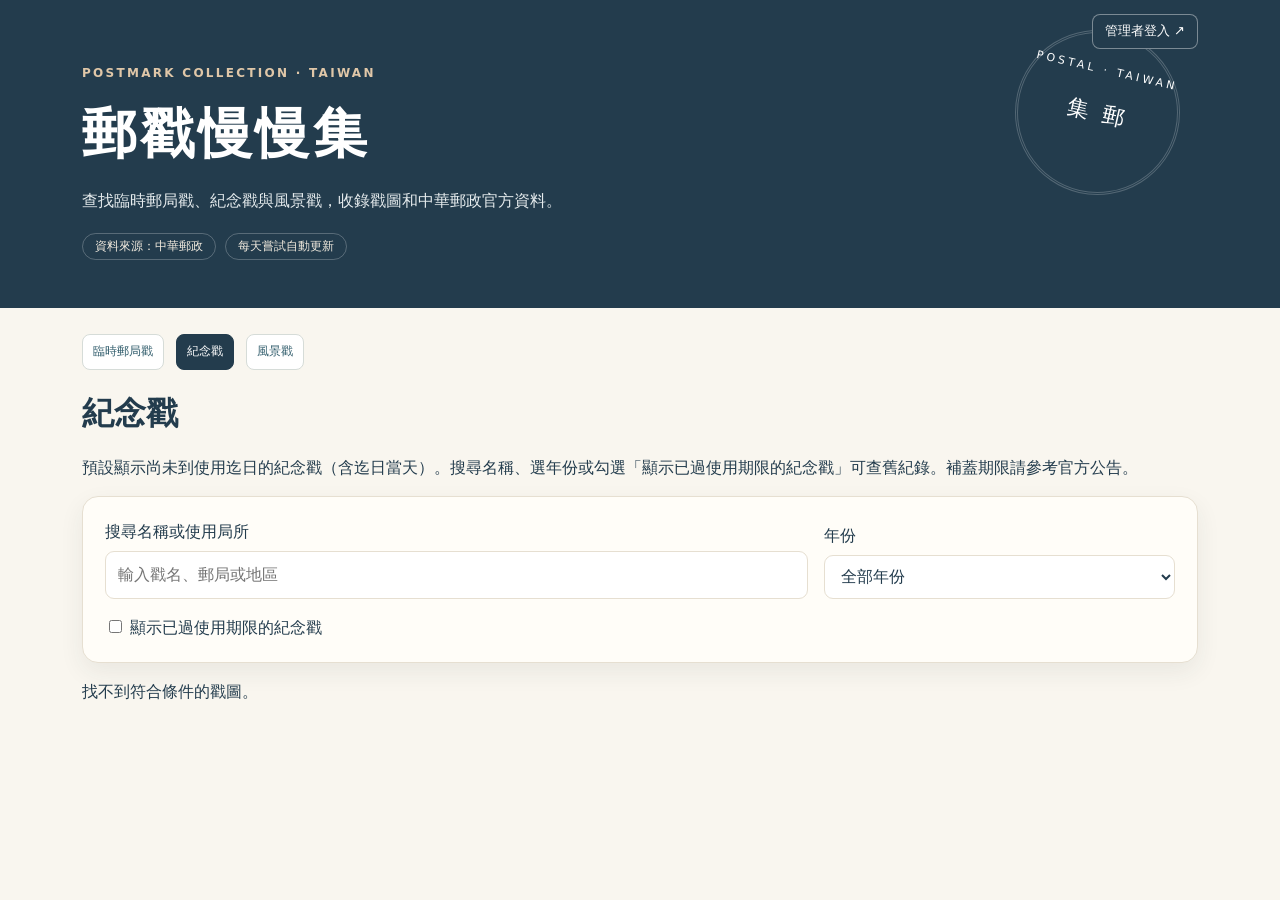
==== catalog.html @ fd3ad7af "Move administration entry to upper-right header on desktop and mobile" ====
<!doctype html>
<html lang="zh-Hant"><meta charset="utf-8"><meta name="viewport" content="width=device-width,initial-scale=1">
<title>郵戳慢慢集｜戳圖圖鑑</title>
<style>
:root{--paper:#f9f6ef;--cream:#fffdf8;--ink:#233c4d;--ink2:#536774;--line:#e6dfd1;--accent:#b95744;--pale:#f1e8db;--good:#336b5a;--warn:#986b2b;--shadow:0 9px 25px rgba(43,54,54,.075)}
*{box-sizing:border-box}[hidden]{display:none!important}html{scroll-behavior:smooth}body{margin:0;background:var(--paper);color:var(--ink);font-family:"Noto Sans TC","Microsoft JhengHei","PingFang TC",system-ui,sans-serif;line-height:1.6}button,input,select{font:inherit}button{cursor:pointer}button:focus-visible,a:focus-visible,input:focus-visible,select:focus-visible{outline:3px solid #c49c5b;outline-offset:2px}a{color:#1f667a}header{background:var(--ink);color:white;position:relative;overflow:hidden}.headwrap{max-width:1160px;margin:auto;padding:54px 22px 48px;position:relative}.postmark{position:absolute;border:3px double rgba(255,255,255,.22);border-radius:50%;height:165px;width:165px;right:40px;top:30px;transform:rotate(13deg);text-align:center;display:flex;align-items:center;justify-content:center;letter-spacing:.15em;font-size:22px;pointer-events:none}.postmark:before{content:"POSTAL · TAIWAN";font-size:11px;position:absolute;top:28px}.eyebrow{letter-spacing:.19em;text-transform:uppercase;font-size:12px;color:#e0c7a8;font-weight:700}h1{font-size:clamp(32px,5.2vw,54px);letter-spacing:.07em;margin:8px 0 10px;font-weight:800}.subtitle{margin:0;max-width:640px;color:#e5ebed;font-size:16px}.headmeta{margin-top:20px;display:flex;gap:9px;flex-wrap:wrap}.headmeta span{border:1px solid rgba(255,255,255,.24);padding:3px 12px;border-radius:18px;font-size:12px;color:#f1eade}main{max-width:1160px;margin:auto;padding:26px 22px 70px}.info{background:#fffaf0;border:1px solid #ead8b4;border-radius:12px;padding:13px 16px;font-size:13px;color:#705728;margin-bottom:22px}.info b{color:#75502a}.filters{background:var(--cream);padding:22px;border:1px solid var(--line);border-radius:16px;box-shadow:var(--shadow)}.filters h2{font-size:18px;margin:0 0 12px}.fields{display:grid;grid-template-columns:2.3fr 1fr 1fr 1fr;gap:12px}.field{display:flex;flex-direction:column;gap:5px}.field label{font-size:12px;font-weight:750;color:var(--ink2)}.field input,.field select{height:42px;width:100%;padding:8px 11px;background:#fff;border:1px solid #d9d7cf;border-radius:9px;color:var(--ink);min-width:0}.rowfilter{display:flex;flex-wrap:wrap;align-items:center;gap:12px;margin-top:14px}.tick{display:flex;align-items:center;gap:6px;color:var(--ink2);font-size:13px}.tick input{accent-color:var(--accent);height:17px;width:17px}.plainbtn{border:1px solid #d0d5d3;background:#fff;border-radius:8px;padding:7px 12px;color:var(--ink);font-size:13px}.resultsline{display:flex;align-items:center;justify-content:space-between;gap:12px;margin:23px 0 16px}.resultsline strong{font-size:17px}.resultsline small{color:var(--ink2)}.cards{display:grid;grid-template-columns:repeat(3,minmax(0,1fr));gap:17px}.card{display:flex;flex-direction:column;background:var(--cream);border:1px solid var(--line);border-radius:16px;overflow:hidden;box-shadow:var(--shadow);min-width:0}.picture{height:205px;position:relative;background:#f0ece3;display:flex;align-items:center;justify-content:center;padding:15px;overflow:hidden}.picture img{display:block;max-width:100%;max-height:100%;object-fit:contain;filter:contrast(1.04)}.image-button{border:0;background:none;padding:0;height:100%;width:100%;display:flex;align-items:center;justify-content:center}.image-button:hover img{transform:scale(1.05)}.image-button img{transition:transform .2s}.image-fail{font-size:13px;color:#77858c;text-align:center;padding:20px;display:none}.smallcorner{position:absolute;top:10px;left:10px;background:rgba(255,255,255,.92);font-size:11px;border-radius:20px;padding:3px 10px;color:#5d6a70}.body{padding:17px 18px 18px;display:flex;flex-direction:column;flex:1}.date{font-size:12px;letter-spacing:.05em;font-weight:750;color:var(--accent)}.date .region{color:#71808a;font-weight:600;margin-left:8px}.body h3{font-size:17px;line-height:1.42;margin:7px 0 11px;min-height:48px}.tags{display:flex;flex-wrap:wrap;gap:6px;margin-bottom:13px}.tag{font-size:11px;border-radius:6px;padding:3px 8px;background:#eef0ee;color:#5c6970}.tag.future{background:#e5eee9;color:#39725a}.tag.grace{background:#f7eada;color:#8e632e}.tag.past{background:#e9e9e7;color:#777}.tag.pending{background:#fff0e7;color:#a25337}.details{padding:12px;background:#f5f3ed;border:1px solid #ebe6db;border-radius:10px;margin-top:auto}.details .k{font-size:11px;color:#6d7a80;font-weight:700}.details .v{font-size:13px;color:var(--ink);margin:1px 0 8px;overflow-wrap:anywhere}.details .v:last-child{margin-bottom:0}.note{font-size:12px;color:#68767b;margin-top:9px}.actions{display:flex;flex-wrap:wrap;align-items:center;gap:8px;margin-top:12px}.action{font-size:12px;text-decoration:none;padding:7px 10px;border-radius:8px;border:1px solid #d6dcd8;background:#fff;color:#315d6c}.action:hover{background:#edf4f1}.action.accent{background:#f3e8df;border-color:#e9caba;color:#8e4b33}.empty{background:#fff;border:1px solid var(--line);border-radius:15px;padding:50px 20px;text-align:center;color:var(--ink2)}footer{margin-top:40px;border-top:1px solid var(--line);padding-top:19px;font-size:12px;color:#687780}footer p{margin:6px 0}dialog{border:0;border-radius:15px;padding:0;background:#fffdf8;color:var(--ink);width:min(840px,96vw);max-height:94vh;box-shadow:0 30px 90px #14273855}dialog::backdrop{background:#0d2038b9}.modal-head{display:flex;justify-content:space-between;align-items:center;gap:12px;padding:14px 20px;border-bottom:1px solid var(--line)}.modal-head h2{font-size:16px;margin:0}.modal-head button{background:white;border:1px solid var(--line);border-radius:8px;padding:3px 12px;font-size:19px}.modal-body{padding:12px 20px 24px;text-align:center;overflow:auto;max-height:75vh}.modal-body img{max-width:100%;max-height:65vh;object-fit:contain}.modal-foot{display:flex;justify-content:center;gap:10px;margin-top:9px}.modal-foot button{border:1px solid var(--line);border-radius:7px;background:white;padding:7px 13px;color:var(--ink)}.statusdot{width:7px;height:7px;display:inline-block;border-radius:50%;background:#d7c4a6;margin-right:5px}.statusdot.good{background:#72c3a3}.err{color:#b35a43;font-size:12px}.sr-only{position:absolute;height:1px;width:1px;overflow:hidden;clip:rect(0,0,0,0)}
@media(max-width:920px){.cards{grid-template-columns:repeat(2,minmax(0,1fr))}.fields{grid-template-columns:1fr 1fr}.postmark{opacity:.25}}@media(max-width:620px){.headwrap{padding:42px 20px}.postmark{right:-40px;top:5px;opacity:.13}.filters{padding:17px}.fields{grid-template-columns:1fr}.cards{grid-template-columns:1fr}.picture{height:235px}.resultsline{align-items:start;flex-direction:column}}
[aria-current="page"].action{background:var(--ink);border-color:var(--ink);color:white}
.category-nav{margin:0 0 18px}
.category-title{font-size:clamp(23px,3vw,32px);margin:0 0 8px}
button,input,select{font-family:inherit}

.filters input[type="search"],.filters input[type="date"],.filters select{min-width:0;max-width:100%;box-sizing:border-box;font-size:16px;min-height:44px}
.catalog-fields{display:grid;grid-template-columns:minmax(0,2fr) minmax(140px,1fr);gap:16px;align-items:end}
.catalog-field{display:flex;flex-direction:column;gap:6px;min-width:0}
.catalog-field input,.catalog-field select{width:100%;padding:10px 12px;border:1px solid var(--line);border-radius:9px;background:white;color:var(--ink)}
.catalog-options{display:flex;gap:12px;flex-wrap:wrap;align-items:center;margin-top:16px}
.location-actions{display:flex;flex-wrap:wrap;gap:10px;align-items:center}
.location-actions button{min-height:44px}
.location-status{margin:10px 0 0;font-size:14px;overflow-wrap:anywhere}
button:disabled{opacity:.6;cursor:wait}
@media(max-width:620px){
 main{padding:20px 16px 48px}
 .headwrap{padding:32px 16px}
 .catalog-fields{grid-template-columns:minmax(0,1fr);gap:14px}
 .catalog-options{align-items:flex-start}
 .catalog-options>label{display:flex;gap:8px;align-items:flex-start}
 .location-actions{width:100%}
 .location-actions button{flex:1 1 140px}
 .category-nav{display:grid;grid-template-columns:repeat(3,minmax(0,1fr));gap:8px}
 .category-nav .action{text-align:center;padding:10px 4px;margin:0}
 .rowfilter{gap:12px}
 .rowfilter .tick{max-width:100%;flex-wrap:wrap}
 .filters .field{min-width:0}
 .body{overflow-wrap:anywhere}
}

.admin-entry{position:absolute;top:14px;right:22px;z-index:2;font-size:13px}.admin-entry a{display:inline-block;padding:6px 12px;border:1px solid rgba(255,255,255,.4);border-radius:8px;color:white;text-decoration:none;background:var(--ink)}.admin-entry a:hover{background:#36566a}.headwrap{padding-top:64px}@media(max-width:620px){.admin-entry{top:12px;right:16px}.admin-entry a{padding:6px 10px}.headwrap{padding-top:66px}}
</style>
<body>
<header><div class="headwrap"><div class="admin-entry"><a href="https://github.com/zhuya-tw/postmark-collection/settings" target="_blank" rel="noopener noreferrer" title="使用 GitHub 帳號登入網站管理">管理者登入 ↗</a></div><div class="postmark">集 郵</div><div class="eyebrow">POSTMARK COLLECTION · TAIWAN</div><h1>郵戳慢慢集</h1><p class="subtitle">查找臨時郵局戳、紀念戳與風景戳，收錄戳圖和中華郵政官方資料。</p><div class="headmeta"><span>資料來源：中華郵政</span><span>每天嘗試自動更新</span></div></div></header>
<main>
<nav class="rowfilter category-nav" aria-label="郵戳分類"><a class="action" href="index.html">臨時郵局戳</a><a class="action" href="catalog.html?type=commemorative">紀念戳</a><a class="action" href="catalog.html?type=scenic">風景戳</a></nav>
<h2 id="title" class="category-title">戳圖圖鑑</h2>
<p id="intro"></p>
<section class="filters" aria-label="查詢條件">
<div class="catalog-fields">
<div class="catalog-field"><label for="query">搜尋名稱或使用局所</label><input id="query" type="search" placeholder="輸入戳名、郵局或地區"></div>
<div class="catalog-field"><label for="year">年份</label><select id="year"><option value="">全部年份</option></select></div>
</div>
<div class="catalog-options">
<label id="history-filter" hidden><input id="history" type="checkbox"> 顯示已過使用期限的紀念戳</label>
<div id="scenic-location" hidden>
<div class="location-actions"><button type="button" class="action" id="locate-scenic" disabled>依我的位置找風景戳</button><button type="button" class="action" id="clear-location" hidden>清除定位排序</button></div>
<p id="location-status" class="location-status" role="status"></p>
</div>
</div>
</section>
<p id="result" role="status">正在讀取戳圖資料…</p>
<div class="cards" id="cards"></div>
</main>

<script src="catalog.js?v=20261112-public-clean" defer></script>
</body>
</html>
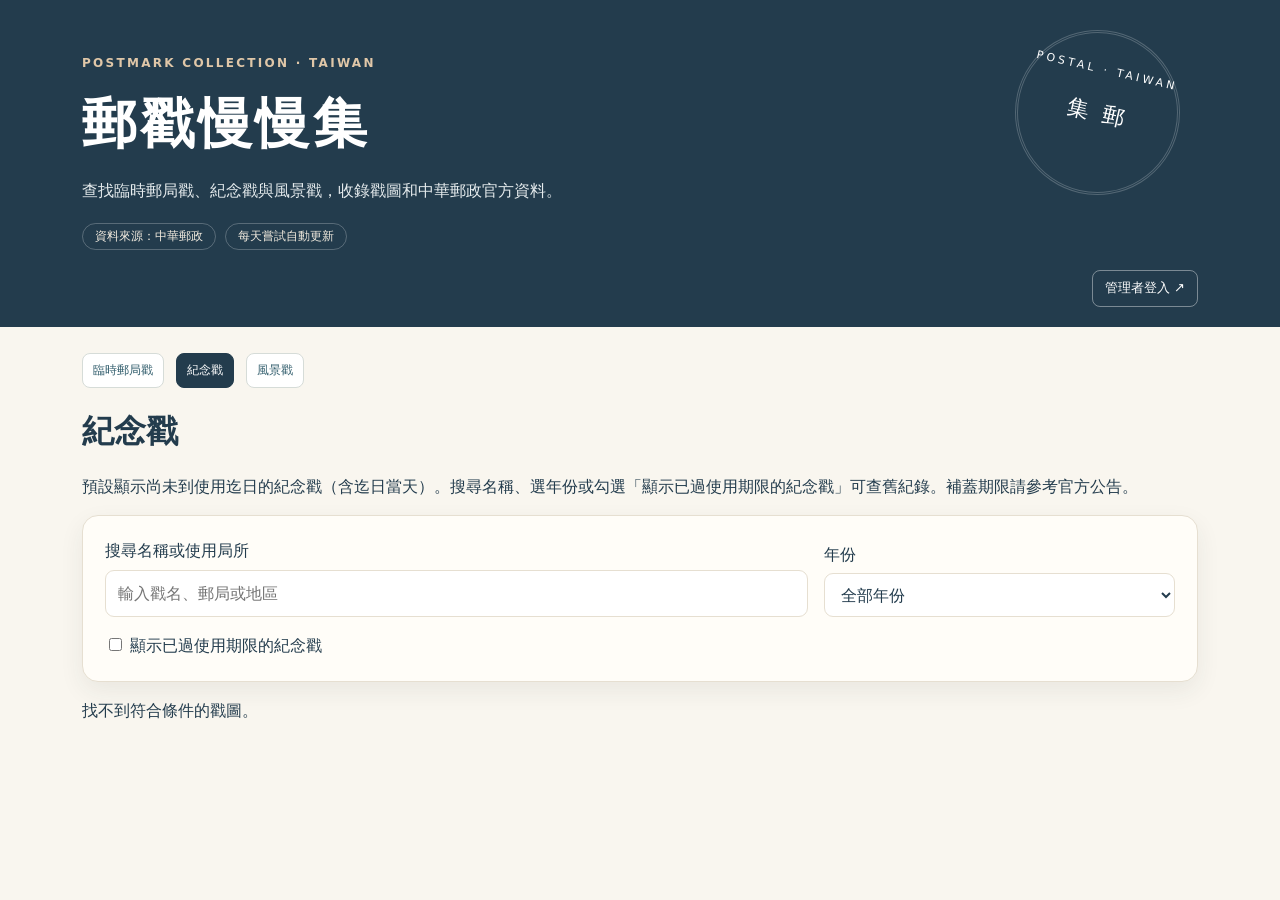
==== commit 4824d3a3: "Place admin entry below header content to avoid stamp decoration overlap" ====
--- a/catalog.html
+++ b/catalog.html
@@ -35,10 +35,10 @@
  .body{overflow-wrap:anywhere}
 }
 
-.admin-entry{position:absolute;top:14px;right:22px;z-index:2;font-size:13px}.admin-entry a{display:inline-block;padding:6px 12px;border:1px solid rgba(255,255,255,.4);border-radius:8px;color:white;text-decoration:none;background:var(--ink)}.admin-entry a:hover{background:#36566a}.headwrap{padding-top:64px}@media(max-width:620px){.admin-entry{top:12px;right:16px}.admin-entry a{padding:6px 10px}.headwrap{padding-top:66px}}
+.admin-entry{display:flex;justify-content:flex-end;margin-top:20px;font-size:13px}.admin-entry a{display:inline-block;padding:7px 12px;border:1px solid rgba(255,255,255,.4);border-radius:8px;color:white;text-decoration:none}.admin-entry a:hover{background:#36566a}.headwrap{padding-top:54px;padding-bottom:20px}@media(max-width:620px){.headwrap{padding-top:32px;padding-bottom:18px}.admin-entry{margin-top:18px}.admin-entry a{padding:7px 10px}}
 </style>
 <body>
-<header><div class="headwrap"><div class="admin-entry"><a href="https://github.com/zhuya-tw/postmark-collection/settings" target="_blank" rel="noopener noreferrer" title="使用 GitHub 帳號登入網站管理">管理者登入 ↗</a></div><div class="postmark">集 郵</div><div class="eyebrow">POSTMARK COLLECTION · TAIWAN</div><h1>郵戳慢慢集</h1><p class="subtitle">查找臨時郵局戳、紀念戳與風景戳，收錄戳圖和中華郵政官方資料。</p><div class="headmeta"><span>資料來源：中華郵政</span><span>每天嘗試自動更新</span></div></div></header>
+<header><div class="headwrap"><div class="postmark">集 郵</div><div class="eyebrow">POSTMARK COLLECTION · TAIWAN</div><h1>郵戳慢慢集</h1><p class="subtitle">查找臨時郵局戳、紀念戳與風景戳，收錄戳圖和中華郵政官方資料。</p><div class="headmeta"><span>資料來源：中華郵政</span><span>每天嘗試自動更新</span></div><div class="admin-entry"><a href="https://github.com/zhuya-tw/postmark-collection/settings" target="_blank" rel="noopener noreferrer" title="使用 GitHub 帳號登入網站管理">管理者登入 ↗</a></div></div></header>
 <main>
 <nav class="rowfilter category-nav" aria-label="郵戳分類"><a class="action" href="index.html">臨時郵局戳</a><a class="action" href="catalog.html?type=commemorative">紀念戳</a><a class="action" href="catalog.html?type=scenic">風景戳</a></nav>
 <h2 id="title" class="category-title">戳圖圖鑑</h2>
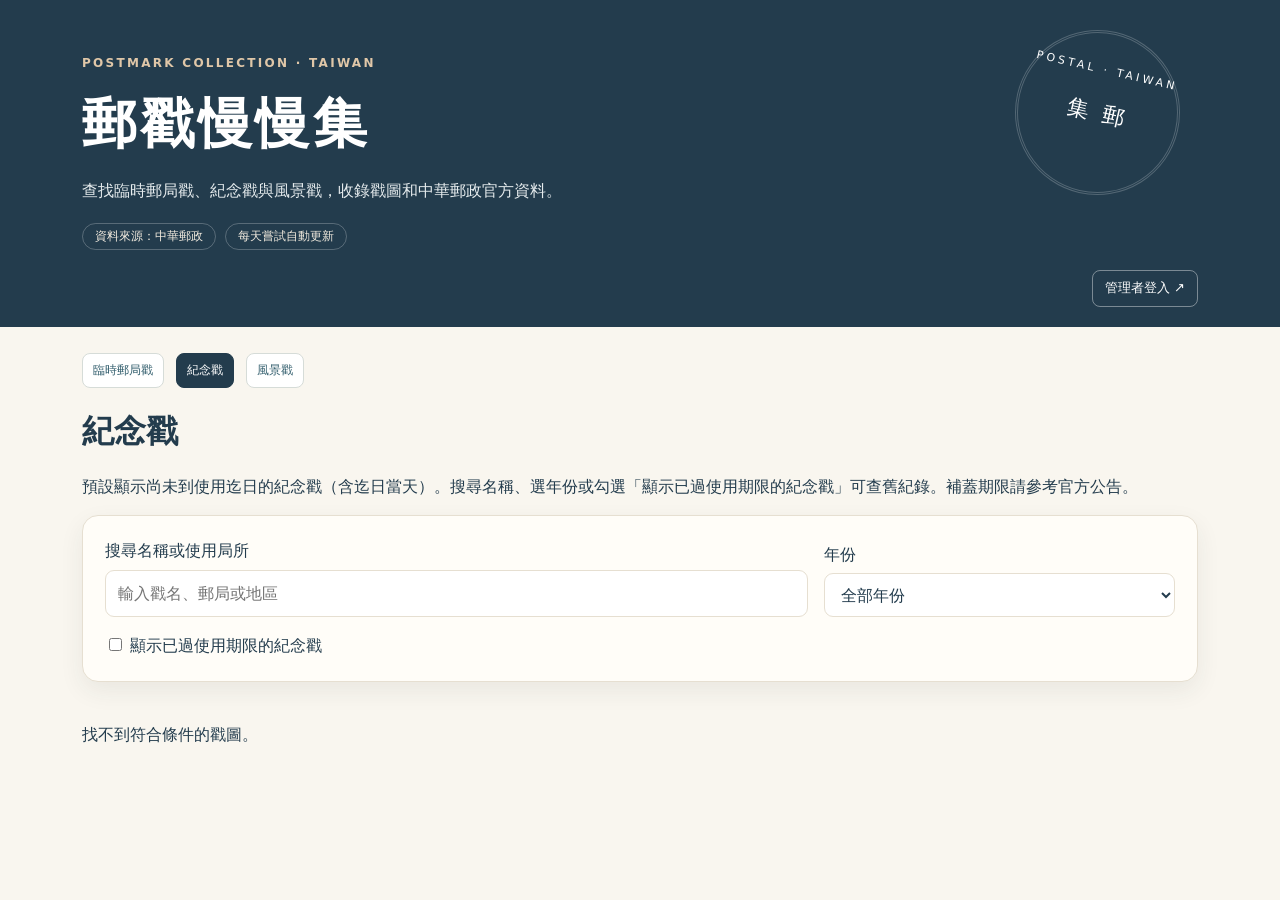
==== commit 050e0f26: "Add breathing room between catalog filters and postmark cards" ====
--- a/catalog.html
+++ b/catalog.html
@@ -36,6 +36,7 @@
 }
 
 .admin-entry{display:flex;justify-content:flex-end;margin-top:20px;font-size:13px}.admin-entry a{display:inline-block;padding:7px 12px;border:1px solid rgba(255,255,255,.4);border-radius:8px;color:white;text-decoration:none}.admin-entry a:hover{background:#36566a}.headwrap{padding-top:54px;padding-bottom:20px}@media(max-width:620px){.headwrap{padding-top:32px;padding-bottom:18px}.admin-entry{margin-top:18px}.admin-entry a{padding:7px 10px}}
+#cards{margin-top:24px}
 </style>
 <body>
 <header><div class="headwrap"><div class="postmark">集 郵</div><div class="eyebrow">POSTMARK COLLECTION · TAIWAN</div><h1>郵戳慢慢集</h1><p class="subtitle">查找臨時郵局戳、紀念戳與風景戳，收錄戳圖和中華郵政官方資料。</p><div class="headmeta"><span>資料來源：中華郵政</span><span>每天嘗試自動更新</span></div><div class="admin-entry"><a href="https://github.com/zhuya-tw/postmark-collection/settings" target="_blank" rel="noopener noreferrer" title="使用 GitHub 帳號登入網站管理">管理者登入 ↗</a></div></div></header>
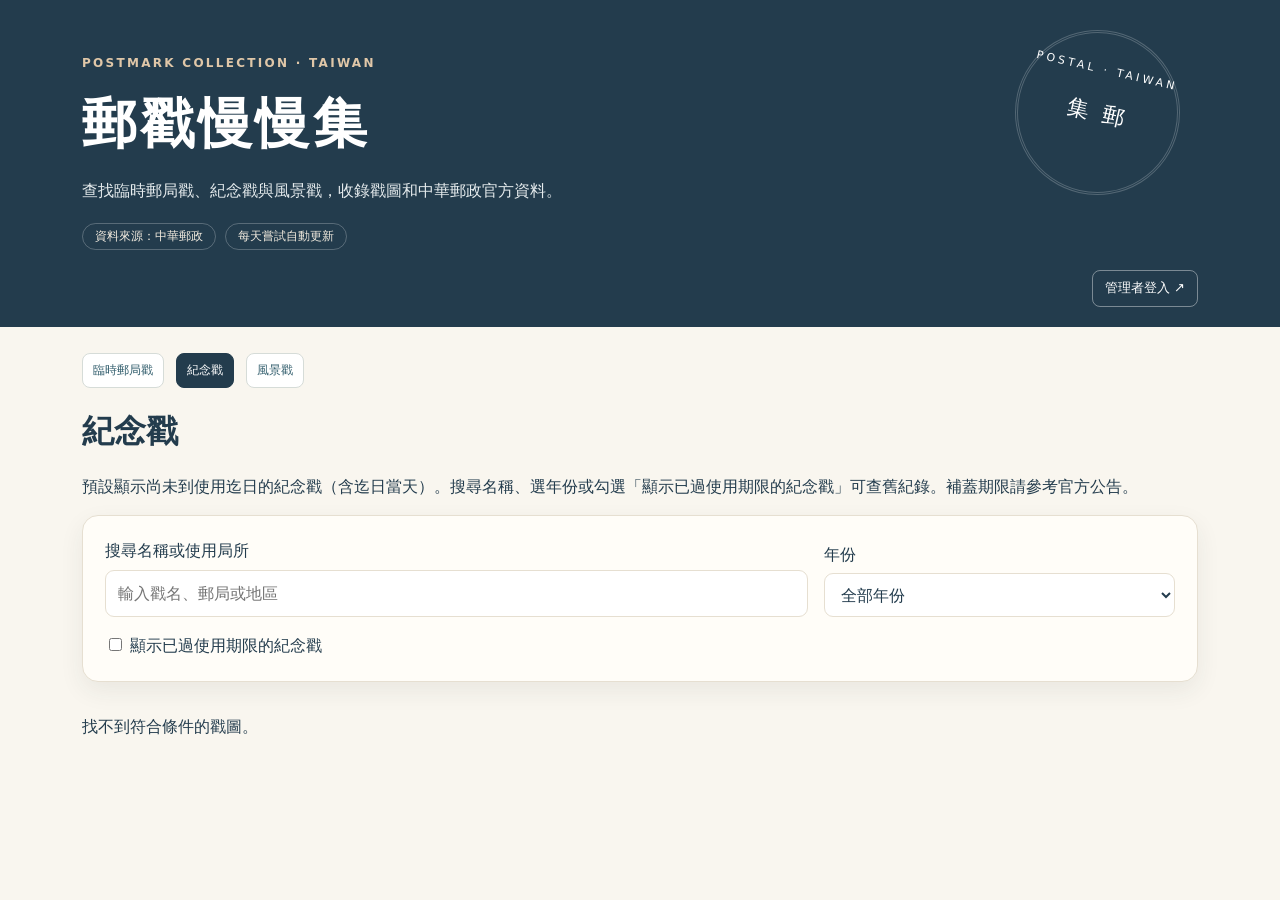
==== commit df565e04: "Use consistent 16px filter-to-card spacing in all postmark categories" ====
--- a/catalog.html
+++ b/catalog.html
@@ -36,7 +36,7 @@
 }
 
 .admin-entry{display:flex;justify-content:flex-end;margin-top:20px;font-size:13px}.admin-entry a{display:inline-block;padding:7px 12px;border:1px solid rgba(255,255,255,.4);border-radius:8px;color:white;text-decoration:none}.admin-entry a:hover{background:#36566a}.headwrap{padding-top:54px;padding-bottom:20px}@media(max-width:620px){.headwrap{padding-top:32px;padding-bottom:18px}.admin-entry{margin-top:18px}.admin-entry a{padding:7px 10px}}
-#cards{margin-top:24px}
+#cards{margin-top:16px}
 </style>
 <body>
 <header><div class="headwrap"><div class="postmark">集 郵</div><div class="eyebrow">POSTMARK COLLECTION · TAIWAN</div><h1>郵戳慢慢集</h1><p class="subtitle">查找臨時郵局戳、紀念戳與風景戳，收錄戳圖和中華郵政官方資料。</p><div class="headmeta"><span>資料來源：中華郵政</span><span>每天嘗試自動更新</span></div><div class="admin-entry"><a href="https://github.com/zhuya-tw/postmark-collection/settings" target="_blank" rel="noopener noreferrer" title="使用 GitHub 帳號登入網站管理">管理者登入 ↗</a></div></div></header>
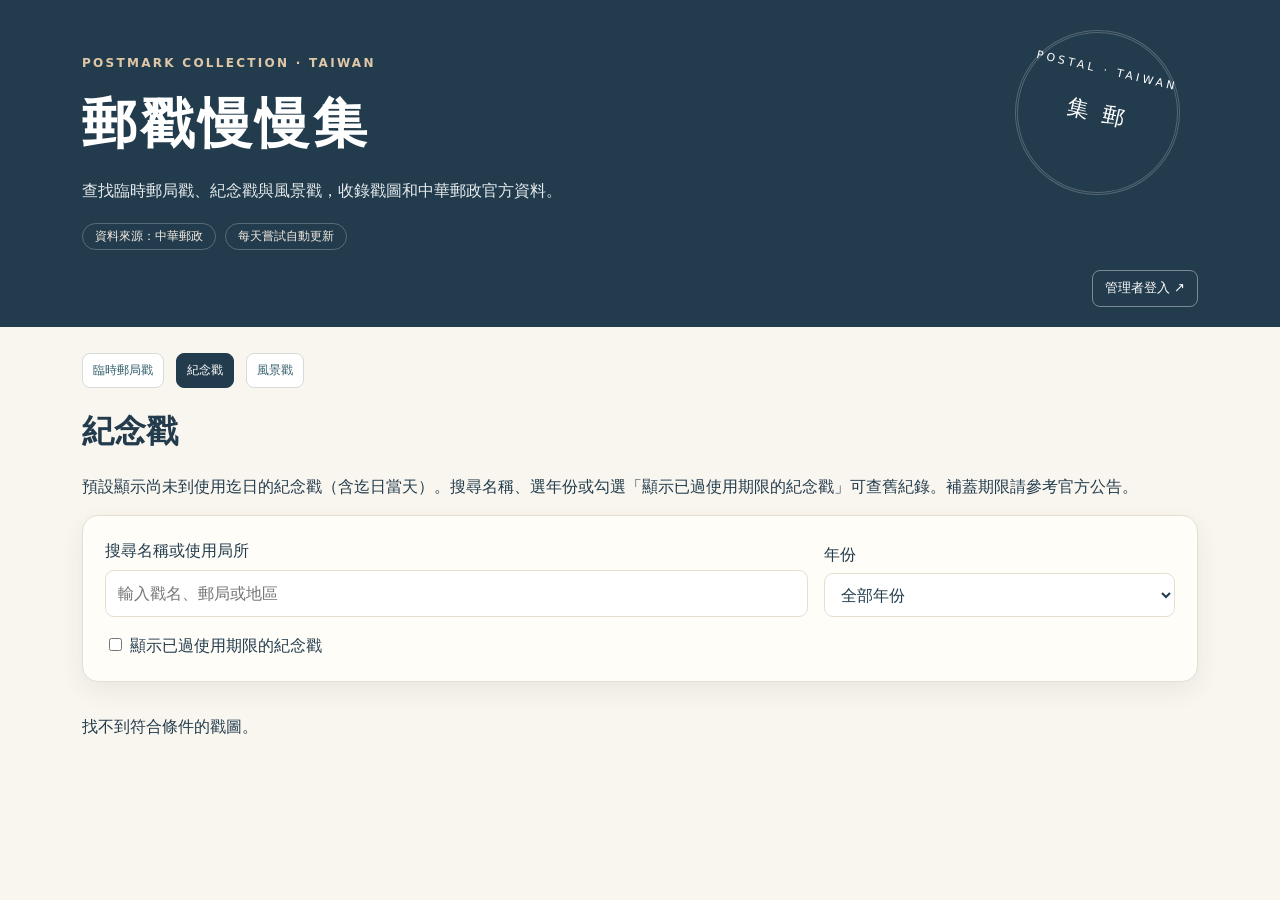
==== commit f055a627: "Route administrator entry through GitHub sign-in before repository settings" ====
--- a/catalog.html
+++ b/catalog.html
@@ -39,7 +39,7 @@
 #cards{margin-top:16px}
 </style>
 <body>
-<header><div class="headwrap"><div class="postmark">集 郵</div><div class="eyebrow">POSTMARK COLLECTION · TAIWAN</div><h1>郵戳慢慢集</h1><p class="subtitle">查找臨時郵局戳、紀念戳與風景戳，收錄戳圖和中華郵政官方資料。</p><div class="headmeta"><span>資料來源：中華郵政</span><span>每天嘗試自動更新</span></div><div class="admin-entry"><a href="https://github.com/zhuya-tw/postmark-collection/settings" target="_blank" rel="noopener noreferrer" title="使用 GitHub 帳號登入網站管理">管理者登入 ↗</a></div></div></header>
+<header><div class="headwrap"><div class="postmark">集 郵</div><div class="eyebrow">POSTMARK COLLECTION · TAIWAN</div><h1>郵戳慢慢集</h1><p class="subtitle">查找臨時郵局戳、紀念戳與風景戳，收錄戳圖和中華郵政官方資料。</p><div class="headmeta"><span>資料來源：中華郵政</span><span>每天嘗試自動更新</span></div><div class="admin-entry"><a href="https://github.com/login?return_to=%2Fzhuya-tw%2Fpostmark-collection%2Fsettings" target="_blank" rel="noopener noreferrer" title="使用 GitHub 帳號登入網站管理">管理者登入 ↗</a></div></div></header>
 <main>
 <nav class="rowfilter category-nav" aria-label="郵戳分類"><a class="action" href="index.html">臨時郵局戳</a><a class="action" href="catalog.html?type=commemorative">紀念戳</a><a class="action" href="catalog.html?type=scenic">風景戳</a></nav>
 <h2 id="title" class="category-title">戳圖圖鑑</h2>
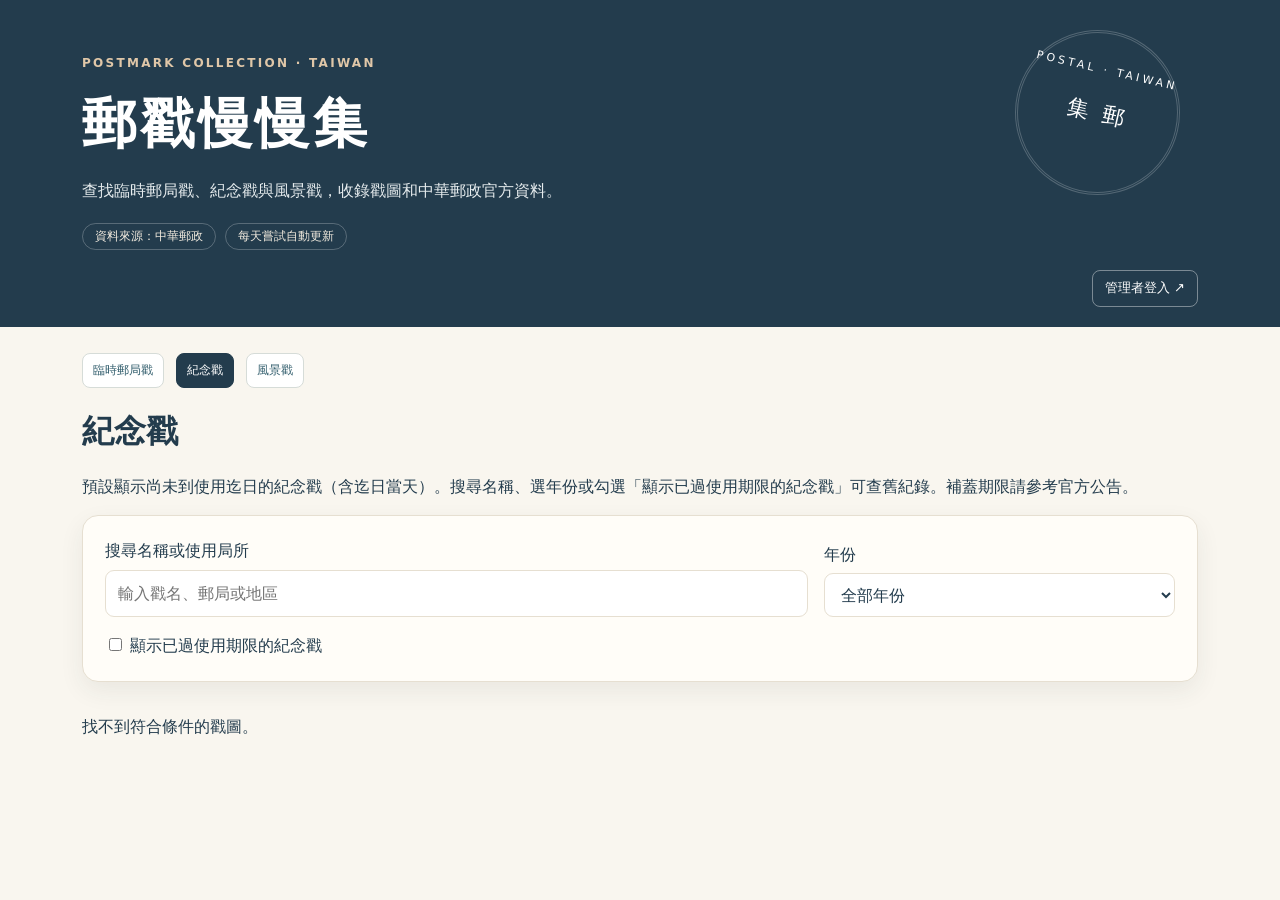
==== commit 3ec440f5: "Add private owner dashboard with GitHub login and traffic analytics" ====
--- a/catalog.html
+++ b/catalog.html
@@ -39,7 +39,7 @@
 #cards{margin-top:16px}
 </style>
 <body>
-<header><div class="headwrap"><div class="postmark">集 郵</div><div class="eyebrow">POSTMARK COLLECTION · TAIWAN</div><h1>郵戳慢慢集</h1><p class="subtitle">查找臨時郵局戳、紀念戳與風景戳，收錄戳圖和中華郵政官方資料。</p><div class="headmeta"><span>資料來源：中華郵政</span><span>每天嘗試自動更新</span></div><div class="admin-entry"><a href="https://github.com/login?return_to=%2Fzhuya-tw%2Fpostmark-collection%2Fsettings" target="_blank" rel="noopener noreferrer" title="使用 GitHub 帳號登入網站管理">管理者登入 ↗</a></div></div></header>
+<header><div class="headwrap"><div class="postmark">集 郵</div><div class="eyebrow">POSTMARK COLLECTION · TAIWAN</div><h1>郵戳慢慢集</h1><p class="subtitle">查找臨時郵局戳、紀念戳與風景戳，收錄戳圖和中華郵政官方資料。</p><div class="headmeta"><span>資料來源：中華郵政</span><span>每天嘗試自動更新</span></div><div class="admin-entry"><a href="https://postmark-admin.joas0123.workers.dev/admin" target="_blank" rel="noopener noreferrer" title="以 GitHub 帳號登入郵戳管理區">管理者登入 ↗</a></div></div></header>
 <main>
 <nav class="rowfilter category-nav" aria-label="郵戳分類"><a class="action" href="index.html">臨時郵局戳</a><a class="action" href="catalog.html?type=commemorative">紀念戳</a><a class="action" href="catalog.html?type=scenic">風景戳</a></nav>
 <h2 id="title" class="category-title">戳圖圖鑑</h2>
@@ -62,6 +62,7 @@
 </main>
 
 <script src="catalog.js?v=20261112-public-clean" defer></script>
+<script src="visits.js?v=20261112" defer></script>
 </body>
 </html>
 
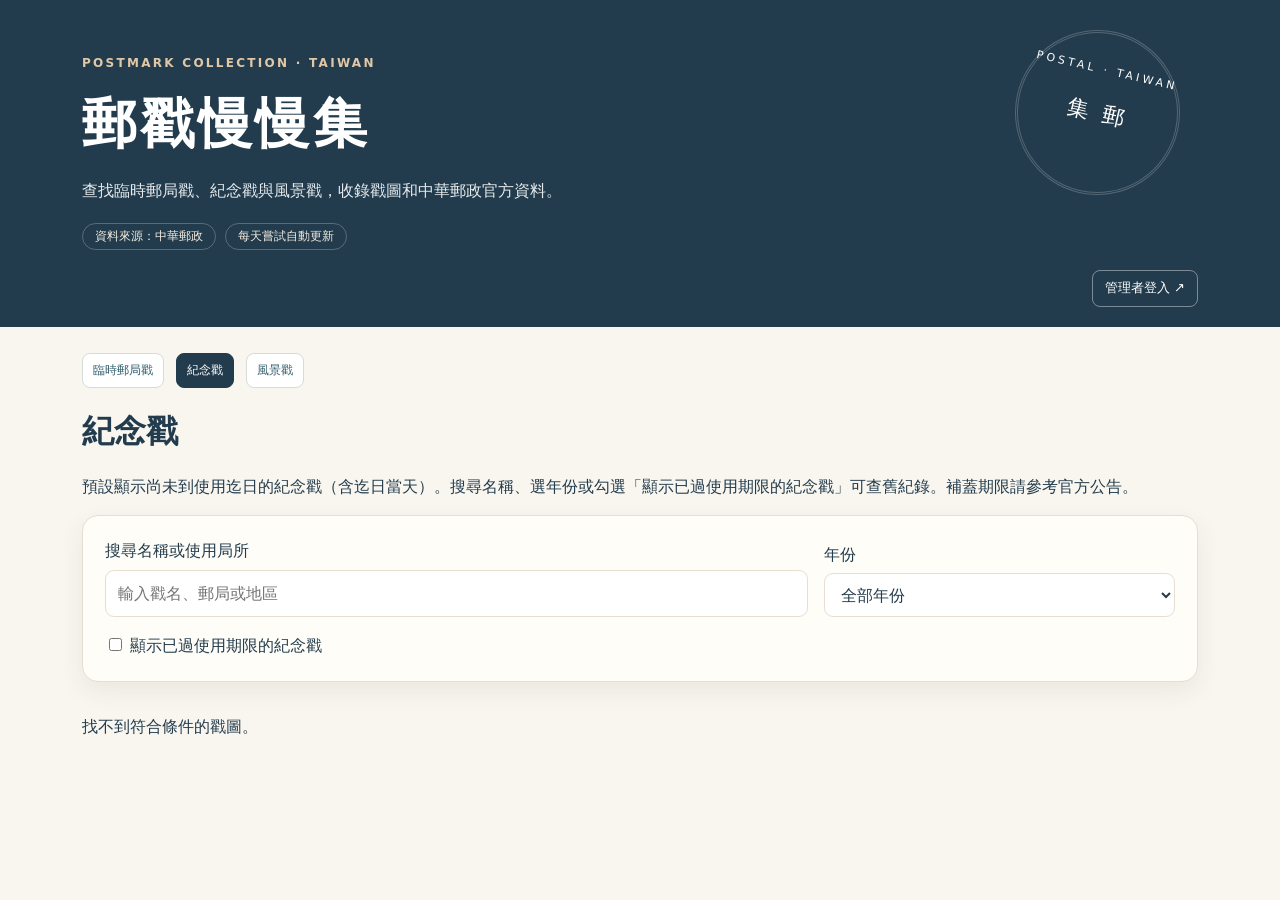
==== commit 8e44b852: "Resolve special scenic stamp addresses and honor effective relocation notices" ====
--- a/catalog.html
+++ b/catalog.html
@@ -61,7 +61,7 @@
 <div class="cards" id="cards"></div>
 </main>
 
-<script src="catalog.js?v=20261112-public-clean" defer></script>
+<script src="catalog.js?v=20261116-offices" defer></script>
 <script src="visits.js?v=20261112" defer></script>
 </body>
 </html>
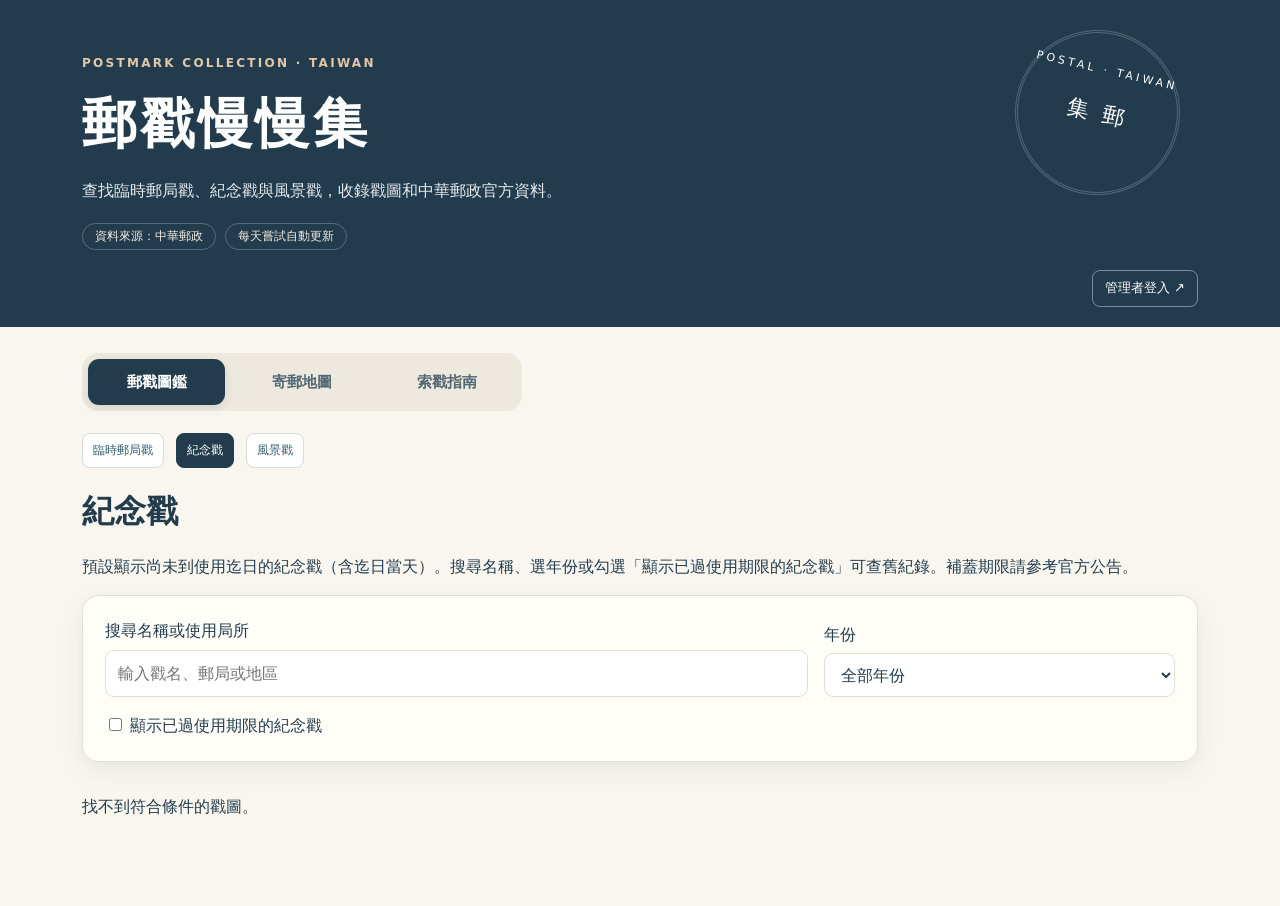
==== commit b351f8d9: "feat: add postal locations map and mail-in postmark guide" ====
--- a/catalog.html
+++ b/catalog.html
@@ -38,9 +38,11 @@
 .admin-entry{display:flex;justify-content:flex-end;margin-top:20px;font-size:13px}.admin-entry a{display:inline-block;padding:7px 12px;border:1px solid rgba(255,255,255,.4);border-radius:8px;color:white;text-decoration:none}.admin-entry a:hover{background:#36566a}.headwrap{padding-top:54px;padding-bottom:20px}@media(max-width:620px){.headwrap{padding-top:32px;padding-bottom:18px}.admin-entry{margin-top:18px}.admin-entry a{padding:7px 10px}}
 #cards{margin-top:16px}
 </style>
+<link rel="stylesheet" href="site-sections.css?v=20261118">
 <body>
 <header><div class="headwrap"><div class="postmark">集 郵</div><div class="eyebrow">POSTMARK COLLECTION · TAIWAN</div><h1>郵戳慢慢集</h1><p class="subtitle">查找臨時郵局戳、紀念戳與風景戳，收錄戳圖和中華郵政官方資料。</p><div class="headmeta"><span>資料來源：中華郵政</span><span>每天嘗試自動更新</span></div><div class="admin-entry"><a href="https://postmark-admin.joas0123.workers.dev/admin" target="_blank" rel="noopener noreferrer" title="以 GitHub 帳號登入郵戳管理區">管理者登入 ↗</a></div></div></header>
 <main>
+<nav class="primary-nav" aria-label="網站功能"><a href="index.html" aria-current="page">郵戳圖鑑</a><a href="map.html">寄郵地圖</a><a href="guide.html">索戳指南</a></nav>
 <nav class="rowfilter category-nav" aria-label="郵戳分類"><a class="action" href="index.html">臨時郵局戳</a><a class="action" href="catalog.html?type=commemorative">紀念戳</a><a class="action" href="catalog.html?type=scenic">風景戳</a></nav>
 <h2 id="title" class="category-title">戳圖圖鑑</h2>
 <p id="intro"></p>
@@ -61,7 +63,7 @@
 <div class="cards" id="cards"></div>
 </main>
 
-<script src="catalog.js?v=20261116-offices" defer></script>
+<script src="catalog.js?v=20261112-public-clean" defer></script>
 <script src="visits.js?v=20261112" defer></script>
 </body>
 </html>
--- a/site-sections.css
+++ b/site-sections.css
@@ -0,0 +1,4 @@
+
+.primary-nav{display:flex;gap:8px;margin:0 0 22px;padding:6px;background:#eee9df;border-radius:16px;max-width:440px}.primary-nav a{flex:1;text-align:center;text-decoration:none;border-radius:11px;padding:11px 12px;color:#536774;font-size:15px;font-weight:700;white-space:nowrap}.primary-nav a[aria-current="page"]{background:#233c4d;color:white;box-shadow:0 3px 9px #233c4d20}.primary-nav a:hover{background:#fffdf8;color:#233c4d}
+.page-intro{margin-bottom:22px}.page-intro h2{font-size:clamp(26px,4vw,34px);margin:0 0 6px}.page-intro p{color:#536774;margin:0}.panel{background:#fffdf8;border:1px solid #e6dfd1;border-radius:20px;padding:24px;margin-bottom:16px;box-shadow:0 9px 25px #2b363613}.map-filters{display:grid;grid-template-columns:minmax(0,2fr) minmax(140px,1fr);gap:16px}.map-filters label{display:flex;flex-direction:column;gap:6px;font-weight:700}.map-filters input,.map-filters select,textarea{width:100%;min-width:0;border:1px solid #d9d7cf;border-radius:12px;padding:12px;background:white;color:#233c4d;font:inherit}.map-actions{display:flex;flex-wrap:wrap;gap:10px;margin-top:16px}.pill{display:inline-flex;gap:7px;align-items:center;border:1px solid #d9d7cf;border-radius:24px;padding:9px 14px;background:white;cursor:pointer}.pill input{accent-color:#233c4d;width:17px;height:17px}.pill:has(input:checked){background:#e5eee9;border-color:#b5c9c0}.map-layout{display:grid;grid-template-columns:minmax(0,1.15fr) minmax(0,1fr);gap:18px;align-items:start}.map-shell{position:sticky;top:12px;border:1px solid #e6dfd1;border-radius:20px;overflow:hidden;background:#eee9df}.map-canvas{height:520px;display:grid;place-items:center;text-align:center;padding:24px}.map-canvas.leaflet-container{display:block;padding:0}.map-hint{padding:12px 16px;background:#fffdf8;font-size:13px;color:#536774;margin:0}.place-list{display:grid;gap:12px}.place-card{border:1px solid #e6dfd1;border-radius:17px;padding:18px;background:#fffdf8;overflow-wrap:anywhere}.place-card h3{font-size:18px;margin:6px 0}.place-card p{margin:6px 0;color:#536774;font-size:14px;white-space:pre-line}.place-tag{font-size:12px;font-weight:700;color:#536774}.place-tag.offices{color:#336b5a}.place-tag.mailboxes{color:#b95744}.place-tag.lockers{color:#426ab0}.place-card .action{font-size:14px;min-height:40px}.map-status{font-size:14px;color:#536774;margin:12px 0}.guide-grid{display:grid;grid-template-columns:repeat(3,minmax(0,1fr));gap:16px;margin-bottom:22px}.guide-grid .panel{margin:0}.guide-grid h3{margin-top:8px}.step-no{color:#b95744;font-weight:800;letter-spacing:.1em}.guide-steps{padding-left:24px}.guide-steps li{padding:4px 0 12px 8px}.guide-steps b{display:block}.guide-note{border-left:4px solid #b95744;background:#f7efe4;border-radius:0 12px 12px 0;padding:14px 18px}.checklist label{display:block;margin:12px 0}.checklist input{width:18px;height:18px;accent-color:#336b5a;vertical-align:middle;margin-right:8px}.guide-columns{display:grid;grid-template-columns:1fr 1fr;gap:18px}.guide-columns .panel{height:fit-content}details{border-top:1px solid #e6dfd1;padding:14px 0}summary{cursor:pointer;font-weight:700}textarea{min-height:230px;resize:vertical;line-height:1.8}.sources{font-size:13px;color:#536774;line-height:1.9}.sources a{margin-right:14px}.map-footer{margin-top:24px}.empty-state{padding:24px;border:1px dashed #c6c8c0;border-radius:16px;background:#fffdf8}.action:disabled{opacity:.55;cursor:wait}
+@media(max-width:760px){.map-layout,.guide-columns{grid-template-columns:1fr}.map-shell{position:relative;top:auto}.map-canvas{height:350px}.guide-grid{grid-template-columns:1fr}.panel{padding:18px}.map-filters{grid-template-columns:1fr}.primary-nav{width:100%;max-width:none}.primary-nav a{padding:10px 5px;font-size:14px}}
